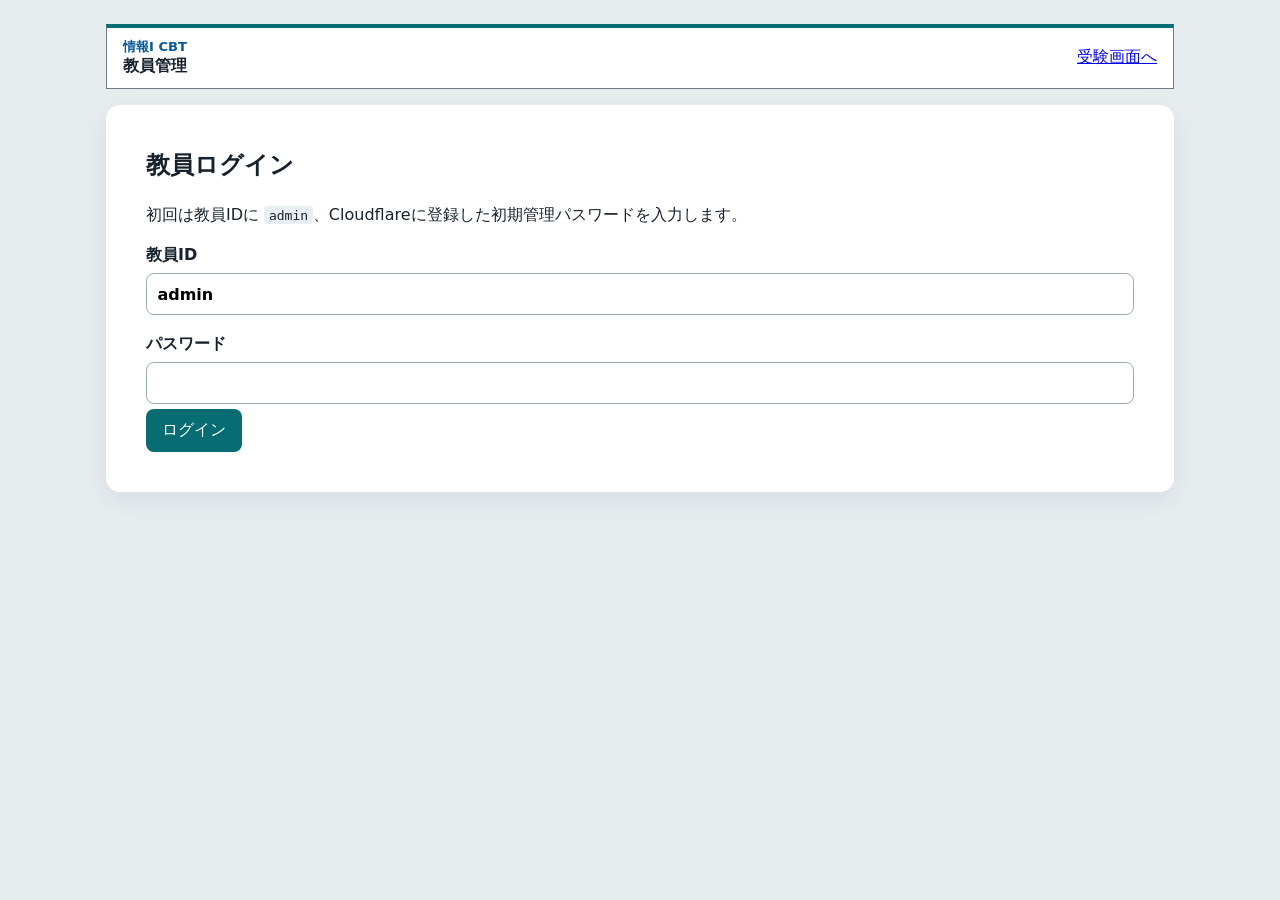
==== admin.html @ e7bd40d1 "Add multi-teacher CBT administration" ====
<!doctype html><html lang="ja"><head><meta charset="UTF-8"><meta name="viewport" content="width=device-width,initial-scale=1.0"><title>情報I CBT 管理</title><link rel="stylesheet" href="styles.css"></head><body><main class="app-shell admin-shell"><header class="exam-header"><div><span class="header-title">情報I CBT</span><strong>教員管理</strong></div><a href="index.html">受験画面へ</a></header><section id="login-panel" class="card"><h1>教員ログイン</h1><p>初回は教員IDに <code>admin</code>、Cloudflareに登録した初期管理パスワードを入力します。</p><form id="login-form"><label>教員ID<input id="login-id" value="admin" autocomplete="username" required></label><label>パスワード<input id="login-password" type="password" autocomplete="current-password" required></label><button class="primary">ログイン</button></form><p id="login-message" class="hint"></p></section><section id="admin-panel" hidden><div class="admin-actions"><button id="refresh" class="secondary">一覧を更新</button><button id="logout" class="secondary">ログアウト</button></div><section class="card"><h2>受験状況</h2><p class="hint">「再受験を許可」は、その生徒の開始・提出記録を削除します。操作履歴は残ります。</p><div class="table-wrap"><table><thead><tr><th>受験番号</th><th>氏名</th><th>状態</th><th>開始</th><th>提出</th><th></th></tr></thead><tbody id="student-rows"></tbody></table></div></section><section class="card"><h2>担当教員を追加</h2><p class="hint">IDは英数字・ハイフン・アンダースコア3〜32文字、パスワードは12文字以上です。</p><form id="teacher-form" class="teacher-form"><label>教員ID<input id="teacher-id" required></label><label>表示名<input id="teacher-name" required></label><label>パスワード<input id="teacher-password" type="password" minlength="12" required></label><button class="primary">追加</button></form><p id="teacher-message" class="hint"></p><ul id="teacher-list"></ul></section></section></main><script src="admin.js"></script></body></html>
---- styles.css ----
:root { color-scheme: light; font-family: "Yu Gothic UI", "Meiryo", system-ui, sans-serif; color: #17212b; background: #e7ecef; }
* { box-sizing: border-box; }
body { margin: 0; min-width: 320px; }
button, input { font: inherit; }
button { border: 0; border-radius: 8px; padding: .7rem 1rem; cursor: pointer; background: #e4eaee; color: #17212b; }
button:hover { filter: brightness(.96); } button:disabled { cursor: not-allowed; opacity: .55; }
.primary { background: #086c73; color: white; } .secondary { background: #fff; border: 1px solid #b8c8d0; }
.app-shell { max-width: 1120px; margin: 1.5rem auto; padding: 0 1rem 3rem; }
.card { background: white; border-radius: 14px; box-shadow: 0 8px 24px #17334a14; padding: clamp(1.25rem, 4vw, 2.5rem); }
.entry-screen { max-width: 760px; margin: 7vh auto; border: 1px solid #6c7d86; background: #f4f4f4; box-shadow: 0 8px 24px #17334a18; }.cbt-header { display: flex; align-items: center; justify-content: space-between; gap: 1rem; min-height: 72px; padding: .8rem 1.25rem; background: #fff; border-bottom: 3px solid #2a343b; }.cbt-header > div { display: flex; align-items: center; gap: .75rem; font-size: 1.25rem; }.cbt-header > span { font-size: .88rem; color: #52616d; }.cbt-mark { display: grid; place-items: center; width: 38px; height: 38px; border-radius: 5px; background: #086c73; color: #fff; font-weight: 800; font-size: 1.8rem; font-family: Georgia, serif; }.entry-card { max-width: 600px; margin: 2rem auto; padding: clamp(1.25rem, 4vw, 2.5rem); background: #fff; border: 1px solid #b7c0c5; } h1 { margin: .25rem 0 1.5rem; } h2 { font-size: 1.1rem; }
.eyebrow { color: #086c73; font-weight: bold; letter-spacing: .04em; margin: 0; }
form label { display: block; font-weight: bold; margin: 1.2rem 0 .3rem; }
input { display: block; border: 1px solid #9babB5; border-radius: 8px; padding: .65rem; width: 100%; margin-top: .45rem; }
.hint { color: #52616d; font-size: .9rem; margin: 0; } .entry-card form > button { margin-top: 1.6rem; width: 100%; }.entry-notice { margin: 1.5rem 0; padding: .85rem 1rem; background: #f7f9fa; border: 1px solid #cbd5da; font-size: .9rem; }.entry-notice ul { margin: .5rem 0 0; padding-left: 1.2rem; }.entry-notice li { margin: .3rem 0; }
.exam-header { display: flex; align-items: center; justify-content: space-between; gap: 1rem; padding: .65rem 1rem; margin-bottom: 1rem; background: #fff; border: 1px solid #6c7d86; border-top: 4px solid #086c73; }.header-title { display: block; font-size: .82rem; color: #075a9a; font-weight: bold; } #student-label { display: block; } .progress-label { color: #075a9a; font-weight: bold; margin: 0 0 .45rem; font-size: .95rem; } #timer { color: #8a2f0d; font-size: 1.25rem; font-weight: bold; white-space: nowrap; }
.notice { background: #fff4d6; border-left: 4px solid #dc9400; padding: .75rem 1rem; margin-bottom: 1rem; }
.question-card { height: clamp(500px, 66vh, 680px); display: flex; flex-direction: column; overflow: hidden; }.question-meta { color: #52616d; font-size: .9rem; margin-top: 0; } .question-card h2 { margin: .5rem 0 1rem; font-size: 1.2rem; line-height: 1.7; }.question-body { flex: 1; overflow: auto; padding-right: .35rem; }
.visual { padding: 1rem; background: #f2f8f8; border: 1px solid #bdd8d8; white-space: pre-wrap; border-radius: 8px; margin: 1rem 0; }
.choice { display: flex; gap: .65rem; align-items: flex-start; border: 1px solid #d2dce1; border-radius: 8px; padding: .8rem; margin: .6rem 0; font-weight: normal; cursor: pointer; }
.choice:has(input:checked) { border-color: #086c73; background: #eefafa; } .choice input { width: auto; margin: .2rem 0 0; }
.answer-input { max-width: 360px; } .exam-layout { display: grid; grid-template-columns: minmax(0, 1fr) 210px; gap: 1rem; }.question-nav { display: flex; justify-content: space-between; gap: 1rem; margin: 1rem 0; }.answer-status { align-self: start; padding: .8rem; background: #fff; border: 1px solid #9facb3; }.answer-status h2 { color: #075a9a; border-bottom: 1px solid #c4ced3; padding-bottom: .45rem; margin: 0 0 .45rem; }.answer-status p { font-size: .78rem; margin: .4rem 0 .8rem; color: #52616d; }.answer-status > button { width: 100%; margin-top: 1rem; font-size: .88rem; }.question-dots { display: flex; flex-wrap: wrap; gap: .4rem; } .question-dots button { padding: .4rem .6rem; min-width: 2.3rem; border: 1px solid #bdc9cf; background: #f6f8f9; }
.question-dots .answered { background: #bde3df; } .question-dots .active { outline: 3px solid #086c73; outline-offset: 1px; }
.result-screen { background: #f5f5f5; border: 1px solid #6b7880; box-shadow: 0 8px 24px #17334a18; }.result-header { min-height: 74px; display: flex; justify-content: space-between; align-items: center; padding: .8rem 1.4rem; background: #fff; border-bottom: 3px solid #24323a; }.result-header > div { display: flex; align-items: center; gap: .75rem; font-size: 1.25rem; }.result-header p { margin: 0; font-size: .85rem; }.result-mark { display: grid; place-items: center; width: 38px; height: 38px; border-radius: 5px; background: #086c73; color: #fff; font-weight: 800; font-size: 1.8rem; font-family: Georgia, serif; }.result-body { padding: 1.8rem clamp(1rem, 4vw, 2.5rem) 2.2rem; }.result-lead { font-size: 1.15rem; font-weight: 700; margin: 0 0 .3rem; }.result-student { margin: 0 0 1.7rem; color: #46545d; }.result-columns { display: grid; grid-template-columns: minmax(280px, 1fr) minmax(280px, 1.15fr); gap: 1.25rem; }.result-panel { border: 1px solid #b7c0c5; background: #fff; padding: .8rem 1rem; margin-bottom: 1rem; }.result-panel h2 { margin: -.8rem -1rem .8rem; padding: .35rem .65rem; background: #e6edf1; color: #075a9a; font-size: .95rem; }.total-panel { text-align: center; padding: 1rem; }.total-panel strong { display: block; font-size: clamp(2rem, 5vw, 3rem); letter-spacing: .05em; }.total-panel span { color: #50616d; font-size: .9rem; }.score-list > div { display: grid; grid-template-columns: 1fr auto; gap: .5rem; align-items: center; padding: .55rem 0; border-bottom: 1px solid #e0e5e7; }.score-list > div:last-child { border-bottom: 0; }.score-list strong { font-size: 1.2rem; }.score-list small { grid-column: 1 / -1; color: #596a74; }.compact > div { padding: .35rem 0; }.attainment p, .attainment ul { font-size: .92rem; line-height: 1.55; }.attainment ul { margin-bottom: 0; padding-left: 1.3rem; }.it-result { display: flex; justify-content: space-between; align-items: baseline; gap: .75rem; }.it-result strong { font-size: 1.55rem; }.it-result span { color: #53646e; }.advice { background: #fffdf4; }.advice li { margin: .55rem 0; line-height: 1.5; }.result-body > button { float: right; margin-top: .25rem; }
dialog { border: 0; border-radius: 12px; box-shadow: 0 12px 40px #0004; max-width: 420px; } dialog::backdrop { background: #11263488; }.dialog-actions { display: flex; justify-content: end; gap: .75rem; margin-top: 1.5rem; }
.admin-shell { max-width: 1100px; }.admin-actions { display: flex; justify-content: end; gap: .75rem; margin: 1rem 0; }.table-wrap { overflow-x: auto; } table { width: 100%; border-collapse: collapse; font-size: .9rem; } th, td { padding: .65rem; border-bottom: 1px solid #dce4e8; text-align: left; white-space: nowrap; } th { background: #edf3f5; }.teacher-form { display: grid; grid-template-columns: 1fr 1fr 1fr auto; gap: .75rem; align-items: end; }.teacher-form label { margin: 0; }.teacher-form button { height: 44px; } code { background: #e8eff1; padding: .1rem .3rem; border-radius: 3px; }
@media (max-width: 760px) { .app-shell { margin-top: 1rem; }.exam-header { align-items: flex-start; flex-wrap: wrap; }.exam-header .secondary { order: 3; width: 100%; }.exam-layout { grid-template-columns: 1fr; }.answer-status { order: 2; }.question-card { height: 62vh; min-height: 430px; }.result-header, .cbt-header { align-items: flex-start; gap: .75rem; flex-direction: column; }.result-columns { grid-template-columns: 1fr; } }
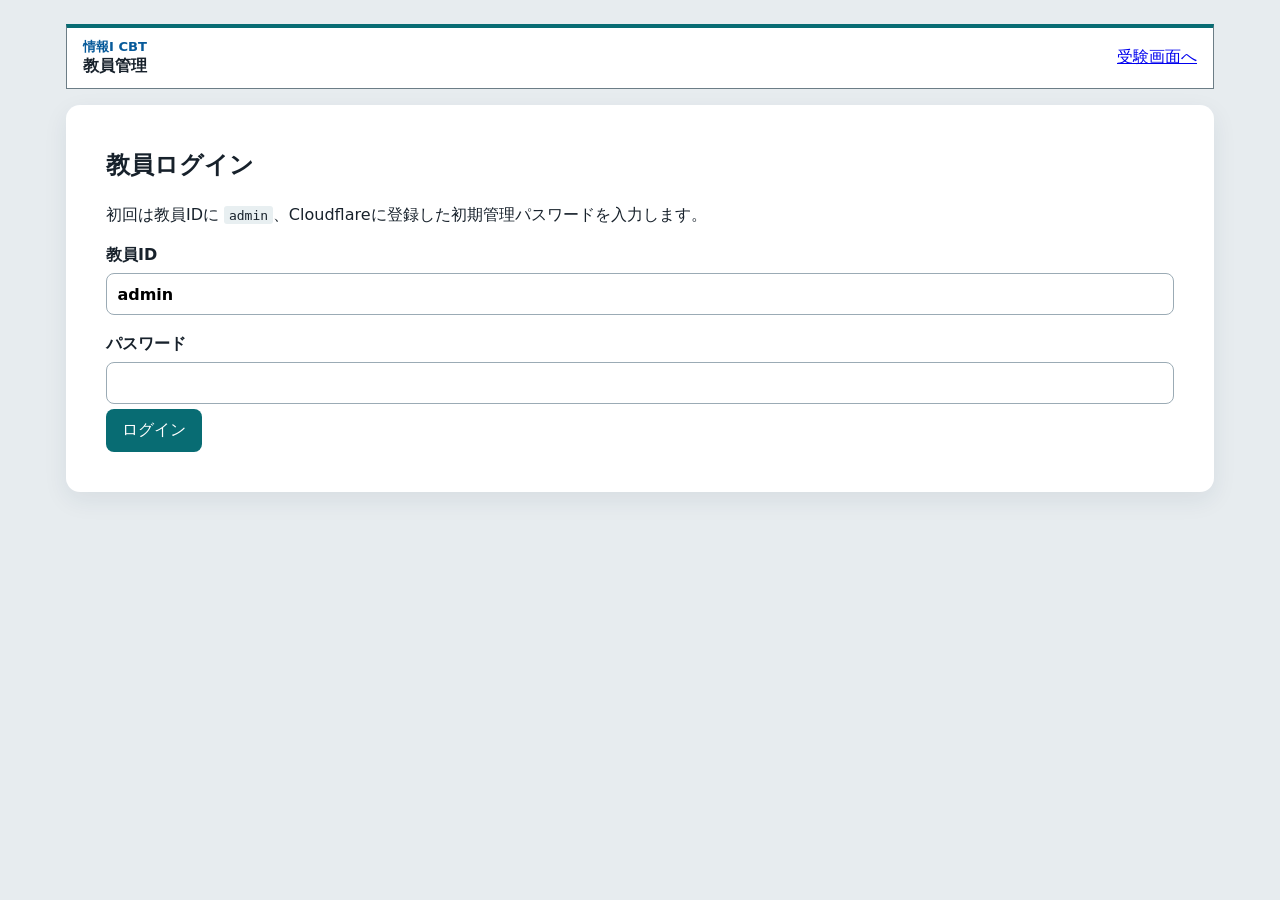
==== commit c721297f: "Expand CBT administration and remove student JSON export" ====
--- a/admin.html
+++ b/admin.html
@@ -1 +1,10 @@
-<!doctype html><html lang="ja"><head><meta charset="UTF-8"><meta name="viewport" content="width=device-width,initial-scale=1.0"><title>情報I CBT 管理</title><link rel="stylesheet" href="styles.css"></head><body><main class="app-shell admin-shell"><header class="exam-header"><div><span class="header-title">情報I CBT</span><strong>教員管理</strong></div><a href="index.html">受験画面へ</a></header><section id="login-panel" class="card"><h1>教員ログイン</h1><p>初回は教員IDに <code>admin</code>、Cloudflareに登録した初期管理パスワードを入力します。</p><form id="login-form"><label>教員ID<input id="login-id" value="admin" autocomplete="username" required></label><label>パスワード<input id="login-password" type="password" autocomplete="current-password" required></label><button class="primary">ログイン</button></form><p id="login-message" class="hint"></p></section><section id="admin-panel" hidden><div class="admin-actions"><button id="refresh" class="secondary">一覧を更新</button><button id="logout" class="secondary">ログアウト</button></div><section class="card"><h2>受験状況</h2><p class="hint">「再受験を許可」は、その生徒の開始・提出記録を削除します。操作履歴は残ります。</p><div class="table-wrap"><table><thead><tr><th>受験番号</th><th>氏名</th><th>状態</th><th>開始</th><th>提出</th><th></th></tr></thead><tbody id="student-rows"></tbody></table></div></section><section class="card"><h2>担当教員を追加</h2><p class="hint">IDは英数字・ハイフン・アンダースコア3〜32文字、パスワードは12文字以上です。</p><form id="teacher-form" class="teacher-form"><label>教員ID<input id="teacher-id" required></label><label>表示名<input id="teacher-name" required></label><label>パスワード<input id="teacher-password" type="password" minlength="12" required></label><button class="primary">追加</button></form><p id="teacher-message" class="hint"></p><ul id="teacher-list"></ul></section></section></main><script src="admin.js"></script></body></html>
+<!doctype html><html lang="ja"><head><meta charset="UTF-8"><meta name="viewport" content="width=device-width,initial-scale=1.0"><title>情報I CBT 管理</title><link rel="stylesheet" href="styles.css"></head><body><main class="app-shell admin-shell">
+<header class="exam-header"><div><span class="header-title">情報I CBT</span><strong>教員管理</strong></div><a href="index.html">受験画面へ</a></header>
+<section id="login-panel" class="card"><h1>教員ログイン</h1><p>初回は教員IDに <code>admin</code>、Cloudflareに登録した初期管理パスワードを入力します。</p><form id="login-form"><label>教員ID<input id="login-id" value="admin" autocomplete="username" required></label><label>パスワード<input id="login-password" type="password" autocomplete="current-password" required></label><button class="primary">ログイン</button></form><p id="login-message" class="hint" role="status"></p></section>
+<section id="admin-panel" hidden><div class="admin-actions"><button id="refresh" class="secondary">一覧を更新</button><button id="export-csv" class="secondary">CSV出力</button><button id="logout" class="secondary">ログアウト</button></div>
+<section class="summary-grid" aria-label="受験状況の集計"><div class="summary-card"><span>記録数</span><strong id="count-all">0</strong></div><div class="summary-card active"><span>受験中</span><strong id="count-active">0</strong></div><div class="summary-card submitted"><span>提出済み</span><strong id="count-submitted">0</strong></div><div class="summary-card"><span>平均点</span><strong id="average-score">—</strong></div></section>
+<section class="card"><div class="section-heading"><div><h2>受験状況</h2><p class="hint">表示条件を絞り込み、提出済みの生徒は答案を確認できます。</p></div><span id="last-updated" class="hint"></span></div><div class="admin-filters"><label>学年<select id="filter-grade"><option value="">すべて</option><option value="1">1年</option><option value="2">2年</option><option value="3">3年</option></select></label><label>組<select id="filter-class"><option value="">すべて</option></select></label><label>状態<select id="filter-status"><option value="">すべて</option><option value="active">受験中</option><option value="submitted">提出済み</option></select></label><label>検索<input id="filter-query" type="search" placeholder="受験番号・氏名"></label></div><p id="student-message" class="hint" role="status"></p><div class="table-wrap"><table><thead><tr><th>受験番号</th><th>学年・組・番号</th><th>氏名</th><th>状態</th><th>得点</th><th>開始</th><th>提出</th><th>操作</th></tr></thead><tbody id="student-rows"></tbody></table></div></section>
+<section class="card"><h2>操作ログ</h2><p class="hint">ログイン、提出、再受験許可、教員追加の直近100件を表示します。</p><div class="table-wrap"><table><thead><tr><th>日時</th><th>操作</th><th>受験番号</th><th>詳細</th></tr></thead><tbody id="audit-rows"></tbody></table></div></section>
+<section class="card"><h2>担当教員を追加</h2><p class="hint">IDは英数字・ハイフン・アンダースコア3〜32文字、パスワードは12文字以上です。</p><form id="teacher-form" class="teacher-form"><label>教員ID<input id="teacher-id" required></label><label>表示名<input id="teacher-name" required></label><label>パスワード<input id="teacher-password" type="password" minlength="12" required></label><button class="primary">追加</button></form><p id="teacher-message" class="hint" role="status"></p><ul id="teacher-list"></ul></section></section></main>
+<dialog id="detail-dialog" class="admin-dialog"><form method="dialog"><button class="dialog-close" aria-label="閉じる">×</button></form><div id="detail-content"></div></dialog>
+<dialog id="reset-dialog" class="admin-dialog"><form id="reset-form"><button type="button" class="dialog-close" data-close-reset aria-label="閉じる">×</button><h2>再受験を許可</h2><p id="reset-student"></p><label>許可理由<textarea id="reset-reason" maxlength="180" required placeholder="例：通信障害により正常に提出できなかったため"></textarea></label><p class="warning-text">開始・提出・答案の記録が削除されます。この操作はログに残ります。</p><div class="dialog-actions"><button type="button" class="secondary" data-close-reset>キャンセル</button><button class="danger">記録を削除して許可</button></div></form></dialog><script src="admin.js"></script></body></html>
--- a/styles.css
+++ b/styles.css
@@ -22,5 +22,5 @@
 .question-dots .answered { background: #bde3df; } .question-dots .active { outline: 3px solid #086c73; outline-offset: 1px; }
 .result-screen { background: #f5f5f5; border: 1px solid #6b7880; box-shadow: 0 8px 24px #17334a18; }.result-header { min-height: 74px; display: flex; justify-content: space-between; align-items: center; padding: .8rem 1.4rem; background: #fff; border-bottom: 3px solid #24323a; }.result-header > div { display: flex; align-items: center; gap: .75rem; font-size: 1.25rem; }.result-header p { margin: 0; font-size: .85rem; }.result-mark { display: grid; place-items: center; width: 38px; height: 38px; border-radius: 5px; background: #086c73; color: #fff; font-weight: 800; font-size: 1.8rem; font-family: Georgia, serif; }.result-body { padding: 1.8rem clamp(1rem, 4vw, 2.5rem) 2.2rem; }.result-lead { font-size: 1.15rem; font-weight: 700; margin: 0 0 .3rem; }.result-student { margin: 0 0 1.7rem; color: #46545d; }.result-columns { display: grid; grid-template-columns: minmax(280px, 1fr) minmax(280px, 1.15fr); gap: 1.25rem; }.result-panel { border: 1px solid #b7c0c5; background: #fff; padding: .8rem 1rem; margin-bottom: 1rem; }.result-panel h2 { margin: -.8rem -1rem .8rem; padding: .35rem .65rem; background: #e6edf1; color: #075a9a; font-size: .95rem; }.total-panel { text-align: center; padding: 1rem; }.total-panel strong { display: block; font-size: clamp(2rem, 5vw, 3rem); letter-spacing: .05em; }.total-panel span { color: #50616d; font-size: .9rem; }.score-list > div { display: grid; grid-template-columns: 1fr auto; gap: .5rem; align-items: center; padding: .55rem 0; border-bottom: 1px solid #e0e5e7; }.score-list > div:last-child { border-bottom: 0; }.score-list strong { font-size: 1.2rem; }.score-list small { grid-column: 1 / -1; color: #596a74; }.compact > div { padding: .35rem 0; }.attainment p, .attainment ul { font-size: .92rem; line-height: 1.55; }.attainment ul { margin-bottom: 0; padding-left: 1.3rem; }.it-result { display: flex; justify-content: space-between; align-items: baseline; gap: .75rem; }.it-result strong { font-size: 1.55rem; }.it-result span { color: #53646e; }.advice { background: #fffdf4; }.advice li { margin: .55rem 0; line-height: 1.5; }.result-body > button { float: right; margin-top: .25rem; }
 dialog { border: 0; border-radius: 12px; box-shadow: 0 12px 40px #0004; max-width: 420px; } dialog::backdrop { background: #11263488; }.dialog-actions { display: flex; justify-content: end; gap: .75rem; margin-top: 1.5rem; }
-.admin-shell { max-width: 1100px; }.admin-actions { display: flex; justify-content: end; gap: .75rem; margin: 1rem 0; }.table-wrap { overflow-x: auto; } table { width: 100%; border-collapse: collapse; font-size: .9rem; } th, td { padding: .65rem; border-bottom: 1px solid #dce4e8; text-align: left; white-space: nowrap; } th { background: #edf3f5; }.teacher-form { display: grid; grid-template-columns: 1fr 1fr 1fr auto; gap: .75rem; align-items: end; }.teacher-form label { margin: 0; }.teacher-form button { height: 44px; } code { background: #e8eff1; padding: .1rem .3rem; border-radius: 3px; }
-@media (max-width: 760px) { .app-shell { margin-top: 1rem; }.exam-header { align-items: flex-start; flex-wrap: wrap; }.exam-header .secondary { order: 3; width: 100%; }.exam-layout { grid-template-columns: 1fr; }.answer-status { order: 2; }.question-card { height: 62vh; min-height: 430px; }.result-header, .cbt-header { align-items: flex-start; gap: .75rem; flex-direction: column; }.result-columns { grid-template-columns: 1fr; } }
+.admin-shell { max-width: 1180px; }.admin-panel > .card, #admin-panel > .card { margin-bottom: 1rem; }.admin-actions { display: flex; justify-content: end; gap: .75rem; margin: 1rem 0; flex-wrap: wrap; }.summary-grid { display: grid; grid-template-columns: repeat(4, 1fr); gap: .8rem; margin-bottom: 1rem; }.summary-card { padding: 1rem 1.2rem; border-radius: 12px; background: #fff; border-left: 5px solid #607d8b; box-shadow: 0 4px 14px #17334a12; }.summary-card span { display: block; color: #52616d; font-size: .85rem; }.summary-card strong { font-size: 1.8rem; }.summary-card.active { border-color: #d18b00; }.summary-card.submitted { border-color: #087568; }.section-heading { display: flex; align-items: start; justify-content: space-between; gap: 1rem; }.section-heading h2 { margin-top: 0; }.admin-filters { display: grid; grid-template-columns: 140px 140px 160px minmax(180px, 1fr); gap: .75rem; margin: 1rem 0; }.admin-filters label { font-size: .85rem; color: #52616d; }.admin-filters select, .admin-filters input { display: block; width: 100%; margin-top: .35rem; padding: .6rem; border: 1px solid #9babb5; border-radius: 8px; background: #fff; font: inherit; color: #17212b; }.table-wrap { overflow-x: auto; } table { width: 100%; border-collapse: collapse; font-size: .9rem; } th, td { padding: .65rem; border-bottom: 1px solid #dce4e8; text-align: left; white-space: nowrap; } th { background: #edf3f5; }.empty-cell { text-align: center; color: #52616d; padding: 1.5rem; }.status-active { color: #8b5b00; font-weight: 700; }.status-submitted, .answer-correct { color: #087568; font-weight: 700; }.answer-wrong { color: #b3261e; font-weight: 700; }.row-actions { display: flex; gap: .4rem; }.small { padding: .4rem .65rem; }.danger { background: #b3261e; color: #fff; }.danger-outline { background: #fff; border: 1px solid #b3261e; color: #9e211a; }.teacher-form { display: grid; grid-template-columns: 1fr 1fr 1fr auto; gap: .75rem; align-items: end; }.teacher-form label { margin: 0; }.teacher-form button { height: 44px; }.admin-dialog { width: min(900px, calc(100vw - 2rem)); max-height: 88vh; border: 0; border-radius: 14px; padding: 1.5rem; box-shadow: 0 18px 60px #0004; }.admin-dialog::backdrop { background: #17212b99; }.dialog-close { float: right; padding: .25rem .6rem; font-size: 1.4rem; background: transparent; }.admin-dialog textarea { display: block; width: 100%; min-height: 90px; margin-top: .45rem; padding: .65rem; border: 1px solid #9babb5; border-radius: 8px; font: inherit; resize: vertical; }.dialog-actions { display: flex; justify-content: end; gap: .75rem; }.warning-text { padding: .75rem; color: #7f1d18; background: #fff2f0; border-radius: 8px; }.detail-summary { padding: .8rem; background: #edf6f6; }.admin-dialog .table-wrap { max-height: 60vh; } code { background: #e8eff1; padding: .1rem .3rem; border-radius: 3px; }
+@media (max-width: 760px) { .app-shell { margin-top: 1rem; }.exam-header { align-items: flex-start; flex-wrap: wrap; }.exam-header .secondary { order: 3; width: 100%; }.exam-layout { grid-template-columns: 1fr; }.answer-status { order: 2; }.question-card { height: 62vh; min-height: 430px; }.result-header, .cbt-header { align-items: flex-start; gap: .75rem; flex-direction: column; }.result-columns { grid-template-columns: 1fr; }.summary-grid { grid-template-columns: repeat(2, 1fr); }.admin-filters { grid-template-columns: 1fr 1fr; }.teacher-form { grid-template-columns: 1fr; }.teacher-form button { width: 100%; }.section-heading { display: block; } }
